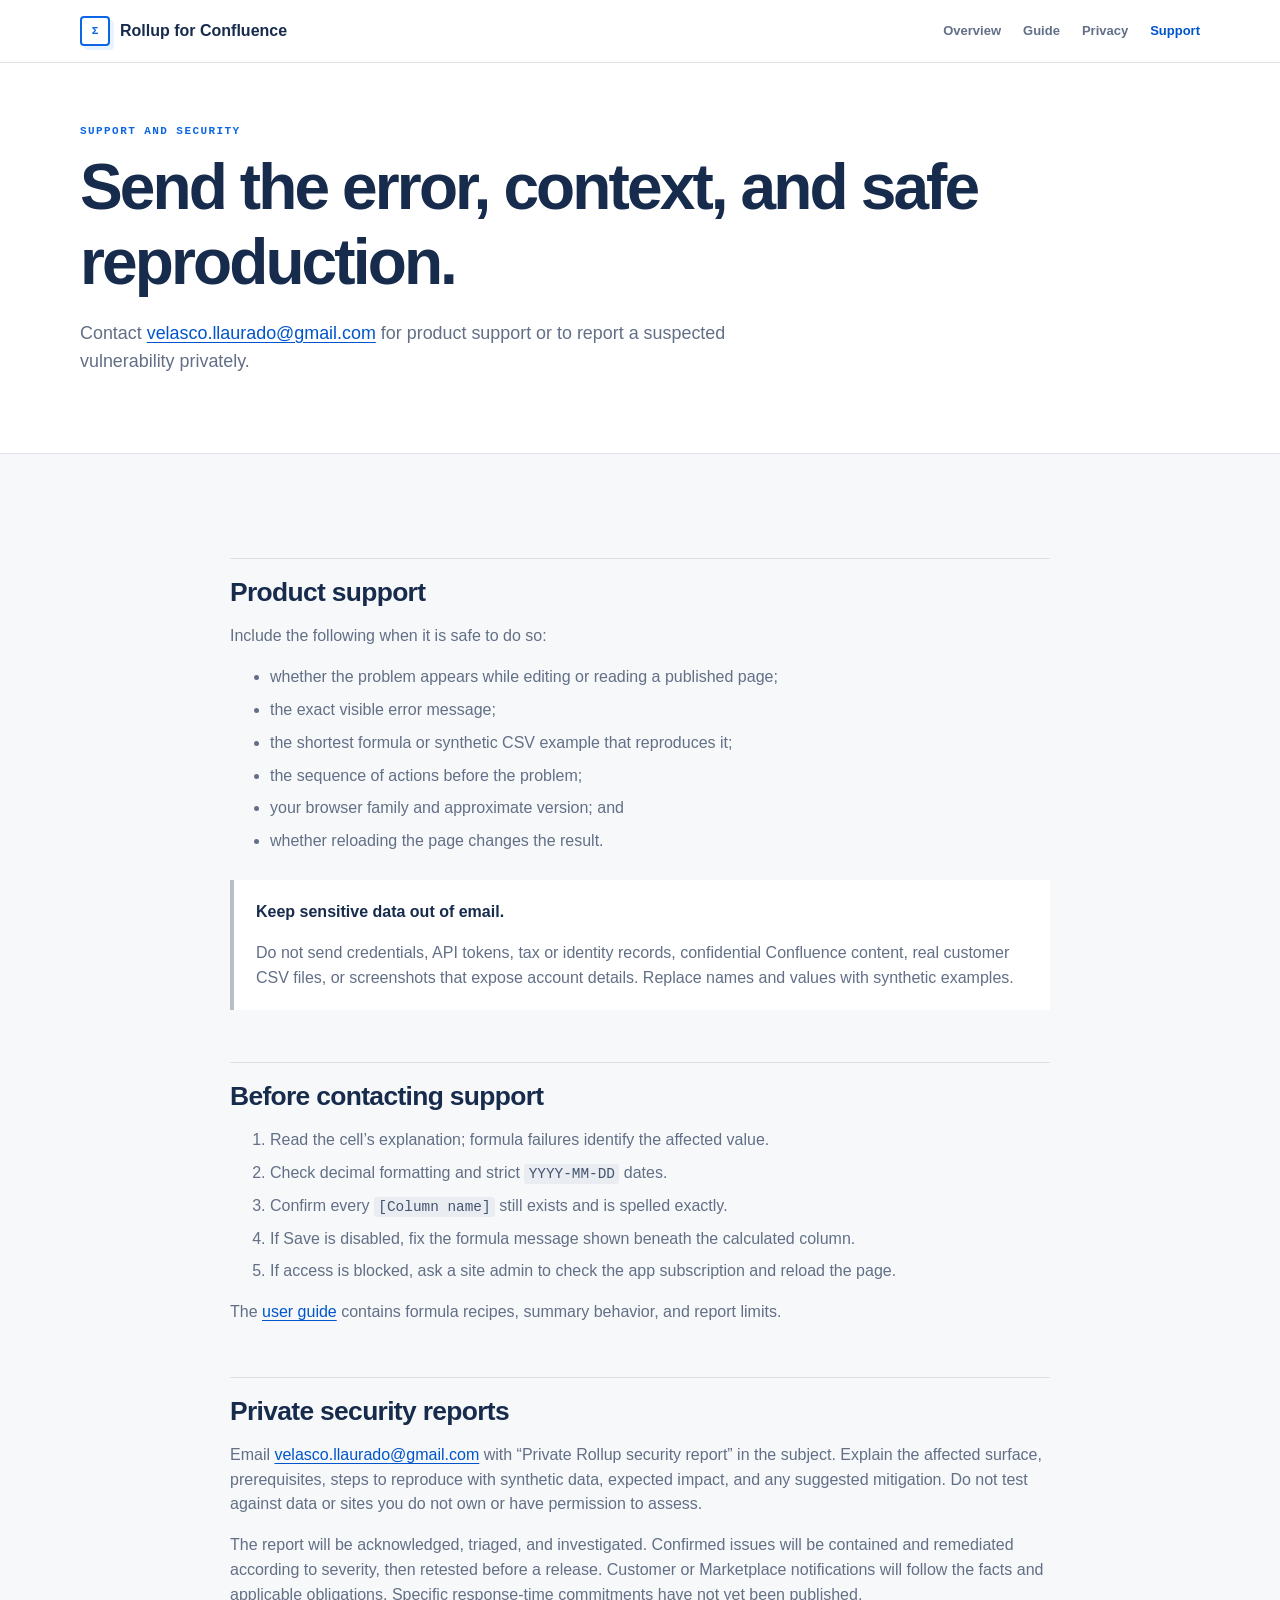
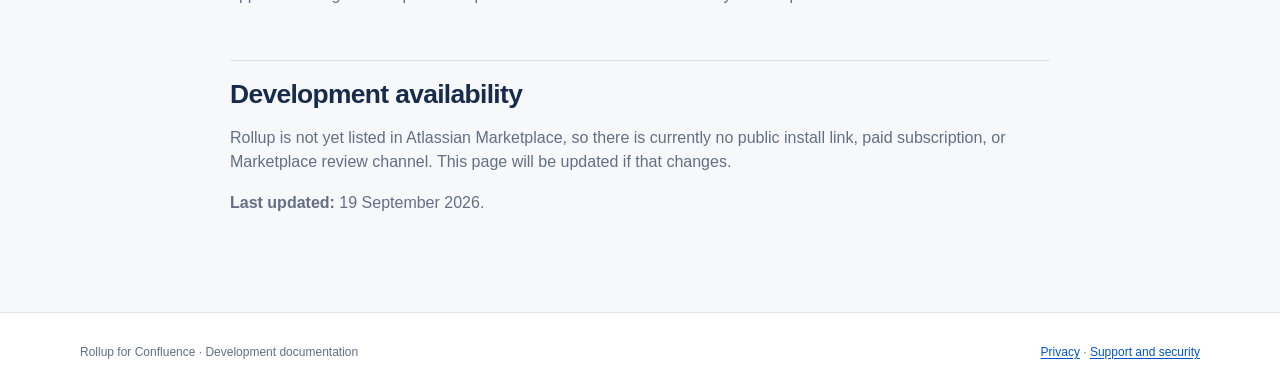
==== support.html @ 038e4446 "Publish Rollup release candidate documentation" ====
<!doctype html>
<html lang="en">
  <head>
    <meta charset="utf-8">
    <meta name="viewport" content="width=device-width, initial-scale=1">
    <meta name="description" content="Support and private security reporting for Rollup for Confluence.">
    <title>Support · Rollup for Confluence</title>
    <link rel="stylesheet" href="styles.css">
  </head>
  <body>
    <header class="site-header"><div class="nav-shell"><a class="brand" href="index.html"><span class="brand-mark">Σ</span><span>Rollup for Confluence</span></a><nav class="site-nav" aria-label="Main navigation"><a href="index.html">Overview</a><a href="guide.html">Guide</a><a href="privacy.html">Privacy</a><a href="support.html" aria-current="page">Support</a></nav></div></header>
    <main>
      <header class="page-heading"><div class="section"><p class="eyebrow">Support and security</p><h1>Send the error, context, and safe reproduction.</h1><p class="lede">Contact <a href="mailto:velasco.llaurado@gmail.com">velasco.llaurado@gmail.com</a> for product support or to report a suspected vulnerability privately.</p></div></header>
      <article class="prose">
        <h2>Product support</h2>
        <p>Include the following when it is safe to do so:</p>
        <ul>
          <li>whether the problem appears while editing or reading a published page;</li>
          <li>the exact visible error message;</li>
          <li>the shortest formula or synthetic CSV example that reproduces it;</li>
          <li>the sequence of actions before the problem;</li>
          <li>your browser family and approximate version; and</li>
          <li>whether reloading the page changes the result.</li>
        </ul>
        <div class="callout callout--plain"><strong>Keep sensitive data out of email.</strong><p>Do not send credentials, API tokens, tax or identity records, confidential Confluence content, real customer CSV files, or screenshots that expose account details. Replace names and values with synthetic examples.</p></div>

        <h2>Before contacting support</h2>
        <ol>
          <li>Read the cell’s explanation; formula failures identify the affected value.</li>
          <li>Check decimal formatting and strict <code>YYYY-MM-DD</code> dates.</li>
          <li>Confirm every <code>[Column name]</code> still exists and is spelled exactly.</li>
          <li>If Save is disabled, fix the formula message shown beneath the calculated column.</li>
          <li>If access is blocked, ask a site admin to check the app subscription and reload the page.</li>
        </ol>
        <p>The <a href="guide.html">user guide</a> contains formula recipes, summary behavior, and report limits.</p>

        <h2>Private security reports</h2>
        <p>Email <a href="mailto:velasco.llaurado@gmail.com?subject=Private%20Rollup%20security%20report">velasco.llaurado@gmail.com</a> with “Private Rollup security report” in the subject. Explain the affected surface, prerequisites, steps to reproduce with synthetic data, expected impact, and any suggested mitigation. Do not test against data or sites you do not own or have permission to assess.</p>
        <p>The report will be acknowledged, triaged, and investigated. Confirmed issues will be contained and remediated according to severity, then retested before a release. Customer or Marketplace notifications will follow the facts and applicable obligations. Specific response-time commitments have not yet been published.</p>

        <h2>Development availability</h2>
        <p>Rollup is not yet listed in Atlassian Marketplace, so there is currently no public install link, paid subscription, or Marketplace review channel. This page will be updated if that changes.</p>
        <p><strong>Last updated:</strong> 19 September 2026.</p>
      </article>
    </main>
    <footer class="site-footer"><div class="footer-shell"><span>Rollup for Confluence · Development documentation</span><span><a href="privacy.html">Privacy</a> · <a href="support.html">Support and security</a></span></div></footer>
  </body>
</html>
---- styles.css ----
:root {
  color: #172b4d;
  background: #f7f8f9;
  font-family: Inter, ui-sans-serif, -apple-system, BlinkMacSystemFont, "Segoe UI", sans-serif;
  font-synthesis: none;
  --ink: #172b4d;
  --muted: #626f86;
  --line: #dfe1e6;
  --line-strong: #b7bec9;
  --paper: #ffffff;
  --wash: #f7f8f9;
  --blue: #0c66e4;
  --blue-dark: #0055cc;
  --blue-wash: #e9f2ff;
  --green: #216e4e;
  --green-wash: #dcfff1;
  --orange: #974f0c;
  --orange-wash: #fff3eb;
  --code: ui-monospace, SFMono-Regular, Consolas, "Liberation Mono", monospace;
}

* { box-sizing: border-box; }

html { scroll-behavior: smooth; }

body { margin: 0; line-height: 1.55; }

a { color: var(--blue-dark); text-underline-offset: 0.18em; }
a:hover { color: var(--blue); }
a:focus-visible, summary:focus-visible { outline: 3px solid #85b8ff; outline-offset: 3px; }

code {
  padding: 0.12em 0.3em;
  border-radius: 3px;
  color: #44546f;
  background: #e9edf2;
  font-family: var(--code);
  font-size: 0.9em;
}

.site-header {
  position: sticky;
  z-index: 10;
  top: 0;
  border-bottom: 1px solid var(--line);
  background: rgb(255 255 255 / 94%);
  backdrop-filter: blur(12px);
}

.nav-shell {
  display: flex;
  width: min(1120px, calc(100% - 40px));
  min-height: 62px;
  margin: 0 auto;
  justify-content: space-between;
  align-items: center;
  gap: 24px;
}

.brand {
  display: inline-flex;
  align-items: center;
  gap: 10px;
  color: var(--ink);
  font-weight: 750;
  text-decoration: none;
}

.brand-mark {
  display: grid;
  width: 30px;
  height: 30px;
  border: 2px solid var(--blue);
  border-radius: 4px;
  place-items: center;
  color: var(--blue);
  font: 800 11px/1 var(--code);
  box-shadow: 4px 4px 0 var(--blue-wash);
}

.site-nav { display: flex; gap: 22px; font-size: 13px; font-weight: 650; }
.site-nav a { color: var(--muted); text-decoration: none; }
.site-nav a[aria-current="page"] { color: var(--blue-dark); }

main { min-height: calc(100vh - 190px); }

.hero {
  border-bottom: 1px solid var(--line);
  background:
    linear-gradient(90deg, transparent calc(50% - 560px), rgb(12 102 228 / 8%) calc(50% - 559px), transparent calc(50% - 558px)),
    var(--paper);
}

.hero-shell {
  display: grid;
  width: min(1120px, calc(100% - 40px));
  margin: 0 auto;
  padding: 80px 0 70px;
  grid-template-columns: 1.12fr 0.88fr;
  gap: 70px;
  align-items: center;
}

.eyebrow {
  margin: 0 0 12px;
  color: var(--blue);
  font: 750 11px/1.2 var(--code);
  letter-spacing: 0.13em;
  text-transform: uppercase;
}

h1, h2, h3 { margin-top: 0; color: var(--ink); line-height: 1.17; }
h1 { max-width: 770px; margin-bottom: 20px; font-size: clamp(2.5rem, 5.6vw, 4.9rem); letter-spacing: -0.045em; }
h2 { margin-bottom: 13px; font-size: clamp(1.55rem, 3vw, 2.35rem); letter-spacing: -0.025em; }
h3 { margin-bottom: 8px; font-size: 1rem; }

.lede { max-width: 680px; margin: 0 0 26px; color: var(--muted); font-size: 1.12rem; }

.status-line {
  display: flex;
  flex-wrap: wrap;
  gap: 9px 18px;
  align-items: center;
  color: var(--muted);
  font-size: 13px;
}

.badge {
  display: inline-flex;
  padding: 5px 9px;
  border: 1px solid #f5cd47;
  border-radius: 999px;
  color: var(--orange);
  background: var(--orange-wash);
  font: 700 11px/1.2 var(--code);
  letter-spacing: 0.04em;
  text-transform: uppercase;
}

.formula-card {
  overflow: hidden;
  border: 1px solid var(--line-strong);
  border-top: 3px solid var(--blue);
  border-radius: 6px;
  background: var(--paper);
  box-shadow: 8px 10px 0 var(--blue-wash);
}

.formula-card header { padding: 13px 16px; border-bottom: 1px solid var(--line); color: var(--muted); font: 700 11px/1.2 var(--code); text-transform: uppercase; }
.formula-card ol { margin: 0; padding: 0; list-style: none; }
.formula-card li { display: grid; padding: 14px 16px; border-bottom: 1px solid var(--line); grid-template-columns: 32px 1fr; gap: 10px; align-items: baseline; }
.formula-card li:last-child { border-bottom: 0; }
.formula-card li span { color: var(--blue); font: 700 11px/1 var(--code); }
.formula-card code { overflow-wrap: anywhere; }

.section { width: min(1120px, calc(100% - 40px)); margin: 0 auto; padding: 70px 0; }
.section + .section { border-top: 1px solid var(--line); }
.section-heading { display: grid; margin-bottom: 30px; grid-template-columns: minmax(250px, 0.8fr) 1.2fr; gap: 70px; align-items: end; }
.section-heading p { margin: 0; color: var(--muted); }

.feature-grid { display: grid; border: 1px solid var(--line); border-radius: 6px; background: var(--paper); grid-template-columns: repeat(3, 1fr); }
.feature { min-height: 190px; padding: 24px; border-right: 1px solid var(--line); border-bottom: 1px solid var(--line); }
.feature:nth-child(3n) { border-right: 0; }
.feature:nth-last-child(-n + 3) { border-bottom: 0; }
.feature-number { display: block; margin-bottom: 34px; color: var(--blue); font: 750 11px/1 var(--code); }
.feature p { margin: 0; color: var(--muted); font-size: 14px; }

.proof {
  display: grid;
  grid-template-columns: 0.9fr 1.1fr;
  gap: 54px;
  align-items: start;
}
.proof-copy { position: sticky; top: 96px; }
.proof-copy p, .prose p, .prose li { color: var(--muted); }
.proof-list { margin: 24px 0 0; padding: 0; list-style: none; border-top: 1px solid var(--line); }
.proof-list li { display: flex; padding: 11px 0; border-bottom: 1px solid var(--line); justify-content: space-between; gap: 20px; font-size: 13px; }
.proof-list strong { color: var(--ink); font-family: var(--code); }
.proof figure { margin: 0; }
.proof img { display: block; width: 100%; border: 1px solid var(--line-strong); border-radius: 5px; background: var(--paper); box-shadow: 0 10px 28px rgb(9 30 66 / 10%); }
figcaption { margin-top: 10px; color: var(--muted); font-size: 12px; }

.callout { padding: 20px 22px; border-left: 4px solid var(--blue); background: var(--blue-wash); }
.callout p:last-child { margin-bottom: 0; }
.callout--plain { border-color: var(--line-strong); background: var(--paper); }

.page-heading { border-bottom: 1px solid var(--line); background: var(--paper); }
.page-heading .section { padding-top: 62px; padding-bottom: 52px; }
.page-heading h1 { max-width: 900px; font-size: clamp(2.3rem, 5vw, 4rem); }

.prose { width: min(820px, calc(100% - 40px)); margin: 0 auto; padding: 52px 0 80px; }
.prose h2 { margin-top: 52px; padding-top: 18px; border-top: 1px solid var(--line); font-size: 1.65rem; }
.prose h3 { margin-top: 30px; }
.prose li + li { margin-top: 8px; }
.prose .callout { margin: 26px 0; }
.recipe-list { margin: 20px 0; padding: 0; list-style: none; }
.recipe-list li { display: grid; padding: 11px 0; border-bottom: 1px solid var(--line); grid-template-columns: minmax(240px, 0.85fr) 1.15fr; gap: 22px; }
.recipe-list code { width: max-content; max-width: 100%; overflow-wrap: anywhere; }
.recipe-list span { font-size: 13px; }

.facts { width: 100%; border-collapse: collapse; margin: 22px 0; background: var(--paper); font-size: 14px; }
.facts th, .facts td { padding: 11px 13px; border: 1px solid var(--line); text-align: left; vertical-align: top; }
.facts th { width: 31%; color: var(--ink); background: var(--wash); }

.site-footer { border-top: 1px solid var(--line); background: var(--paper); }
.footer-shell { display: flex; width: min(1120px, calc(100% - 40px)); margin: 0 auto; padding: 30px 0; justify-content: space-between; gap: 20px; color: var(--muted); font-size: 12px; }

@media (max-width: 780px) {
  .site-header { position: static; }
  .nav-shell, .footer-shell { align-items: flex-start; flex-direction: column; }
  .site-nav { width: 100%; overflow-x: auto; padding-bottom: 3px; }
  .hero-shell, .proof, .section-heading { grid-template-columns: 1fr; gap: 34px; }
  .hero-shell { padding: 55px 0; }
  .feature-grid { grid-template-columns: 1fr; }
  .feature { min-height: 0; border-right: 0; }
  .feature:nth-last-child(-n + 3) { border-bottom: 1px solid var(--line); }
  .feature:last-child { border-bottom: 0; }
  .feature-number { margin-bottom: 18px; }
  .proof-copy { position: static; }
  .recipe-list li { grid-template-columns: 1fr; gap: 7px; }
}

@media (prefers-reduced-motion: reduce) { html { scroll-behavior: auto; } }

@media print {
  .site-header { position: static; }
  .site-nav { display: none; }
  .hero-shell, .proof { grid-template-columns: 1fr; }
  .proof-copy { position: static; }
}
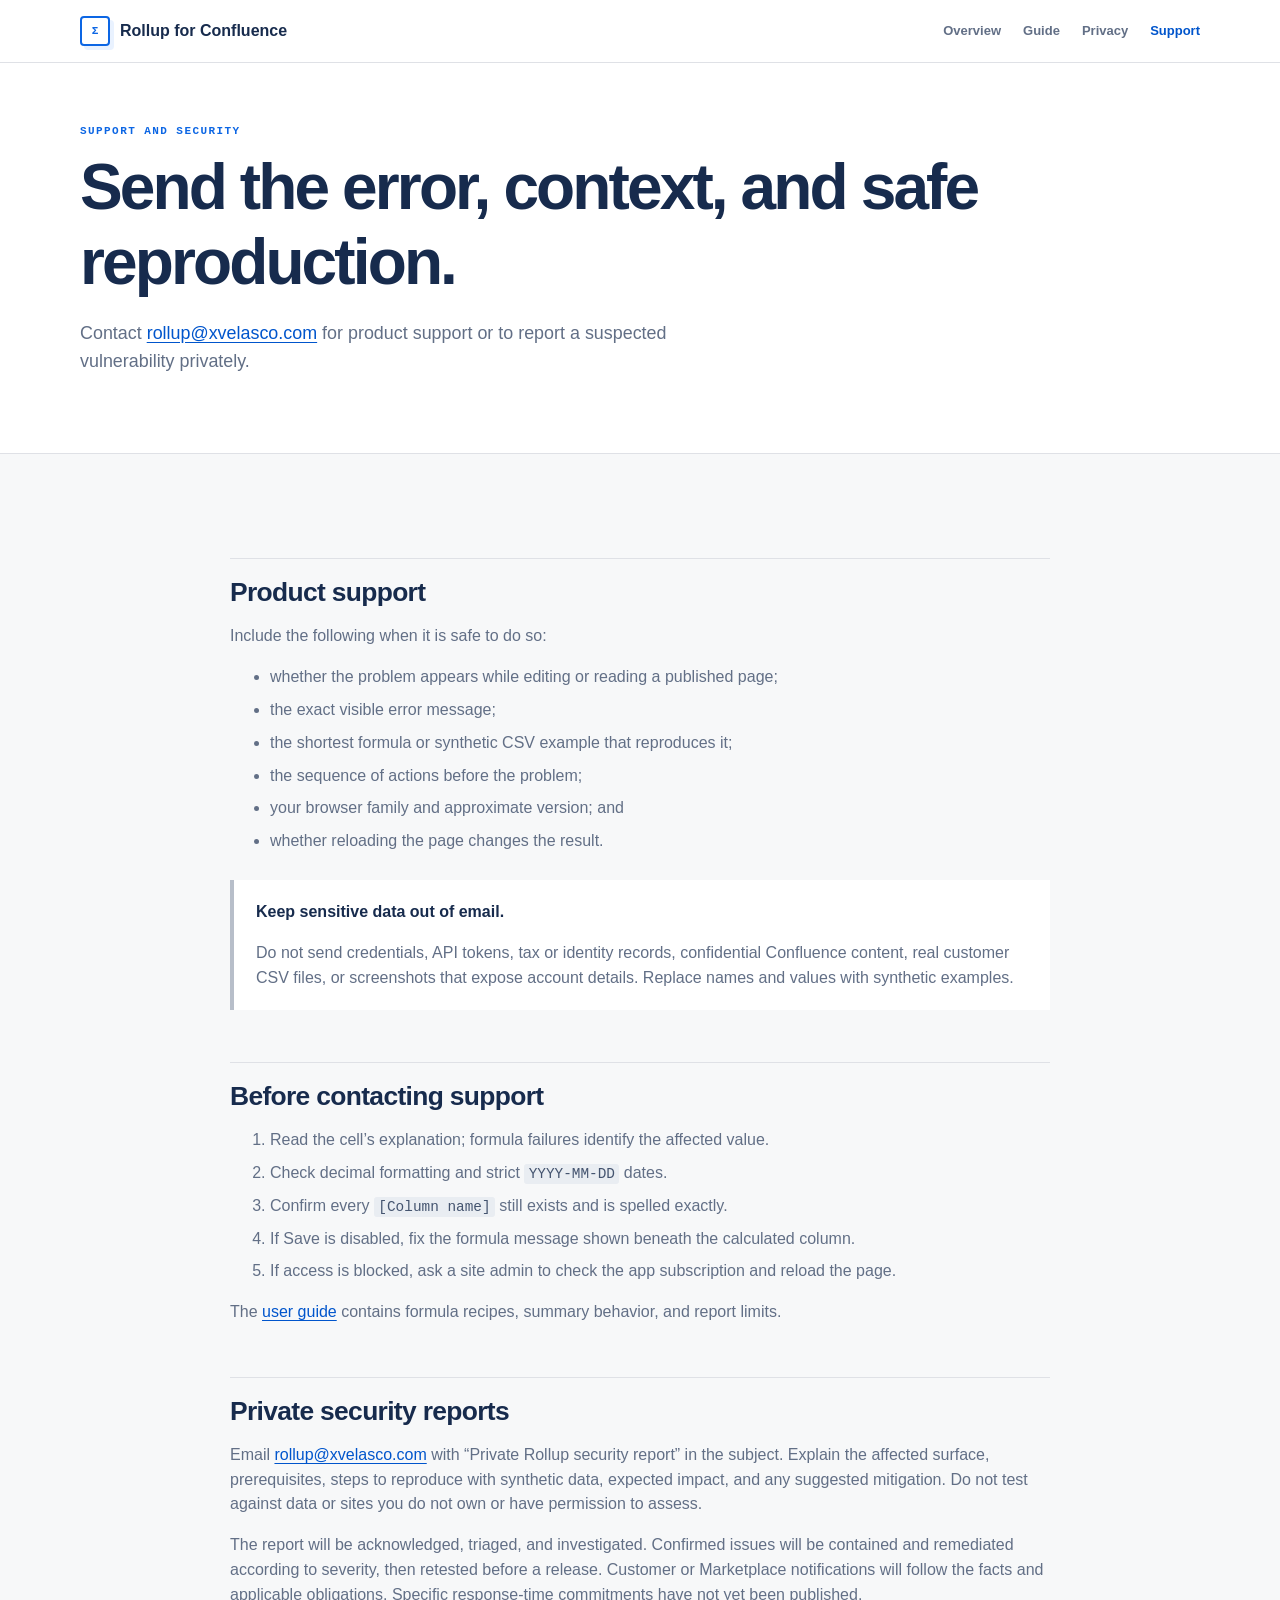
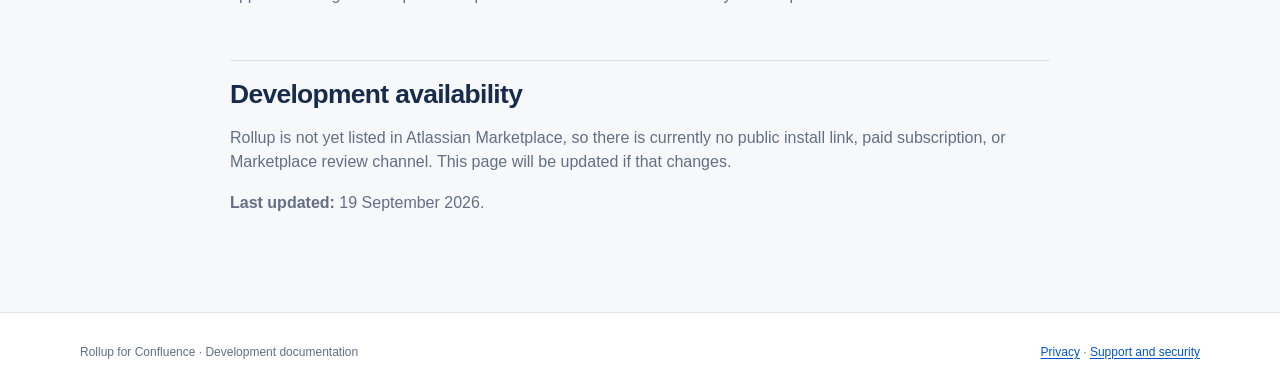
==== commit 8f50c32b: "Use verified domain support address" ====
--- a/support.html
+++ b/support.html
@@ -10,7 +10,7 @@
   <body>
     <header class="site-header"><div class="nav-shell"><a class="brand" href="index.html"><span class="brand-mark">Σ</span><span>Rollup for Confluence</span></a><nav class="site-nav" aria-label="Main navigation"><a href="index.html">Overview</a><a href="guide.html">Guide</a><a href="privacy.html">Privacy</a><a href="support.html" aria-current="page">Support</a></nav></div></header>
     <main>
-      <header class="page-heading"><div class="section"><p class="eyebrow">Support and security</p><h1>Send the error, context, and safe reproduction.</h1><p class="lede">Contact <a href="mailto:velasco.llaurado@gmail.com">velasco.llaurado@gmail.com</a> for product support or to report a suspected vulnerability privately.</p></div></header>
+      <header class="page-heading"><div class="section"><p class="eyebrow">Support and security</p><h1>Send the error, context, and safe reproduction.</h1><p class="lede">Contact <a href="mailto:rollup@xvelasco.com">rollup@xvelasco.com</a> for product support or to report a suspected vulnerability privately.</p></div></header>
       <article class="prose">
         <h2>Product support</h2>
         <p>Include the following when it is safe to do so:</p>
@@ -35,7 +35,7 @@
         <p>The <a href="guide.html">user guide</a> contains formula recipes, summary behavior, and report limits.</p>
 
         <h2>Private security reports</h2>
-        <p>Email <a href="mailto:velasco.llaurado@gmail.com?subject=Private%20Rollup%20security%20report">velasco.llaurado@gmail.com</a> with “Private Rollup security report” in the subject. Explain the affected surface, prerequisites, steps to reproduce with synthetic data, expected impact, and any suggested mitigation. Do not test against data or sites you do not own or have permission to assess.</p>
+        <p>Email <a href="mailto:rollup@xvelasco.com?subject=Private%20Rollup%20security%20report">rollup@xvelasco.com</a> with “Private Rollup security report” in the subject. Explain the affected surface, prerequisites, steps to reproduce with synthetic data, expected impact, and any suggested mitigation. Do not test against data or sites you do not own or have permission to assess.</p>
         <p>The report will be acknowledged, triaged, and investigated. Confirmed issues will be contained and remediated according to severity, then retested before a release. Customer or Marketplace notifications will follow the facts and applicable obligations. Specific response-time commitments have not yet been published.</p>
 
         <h2>Development availability</h2>
